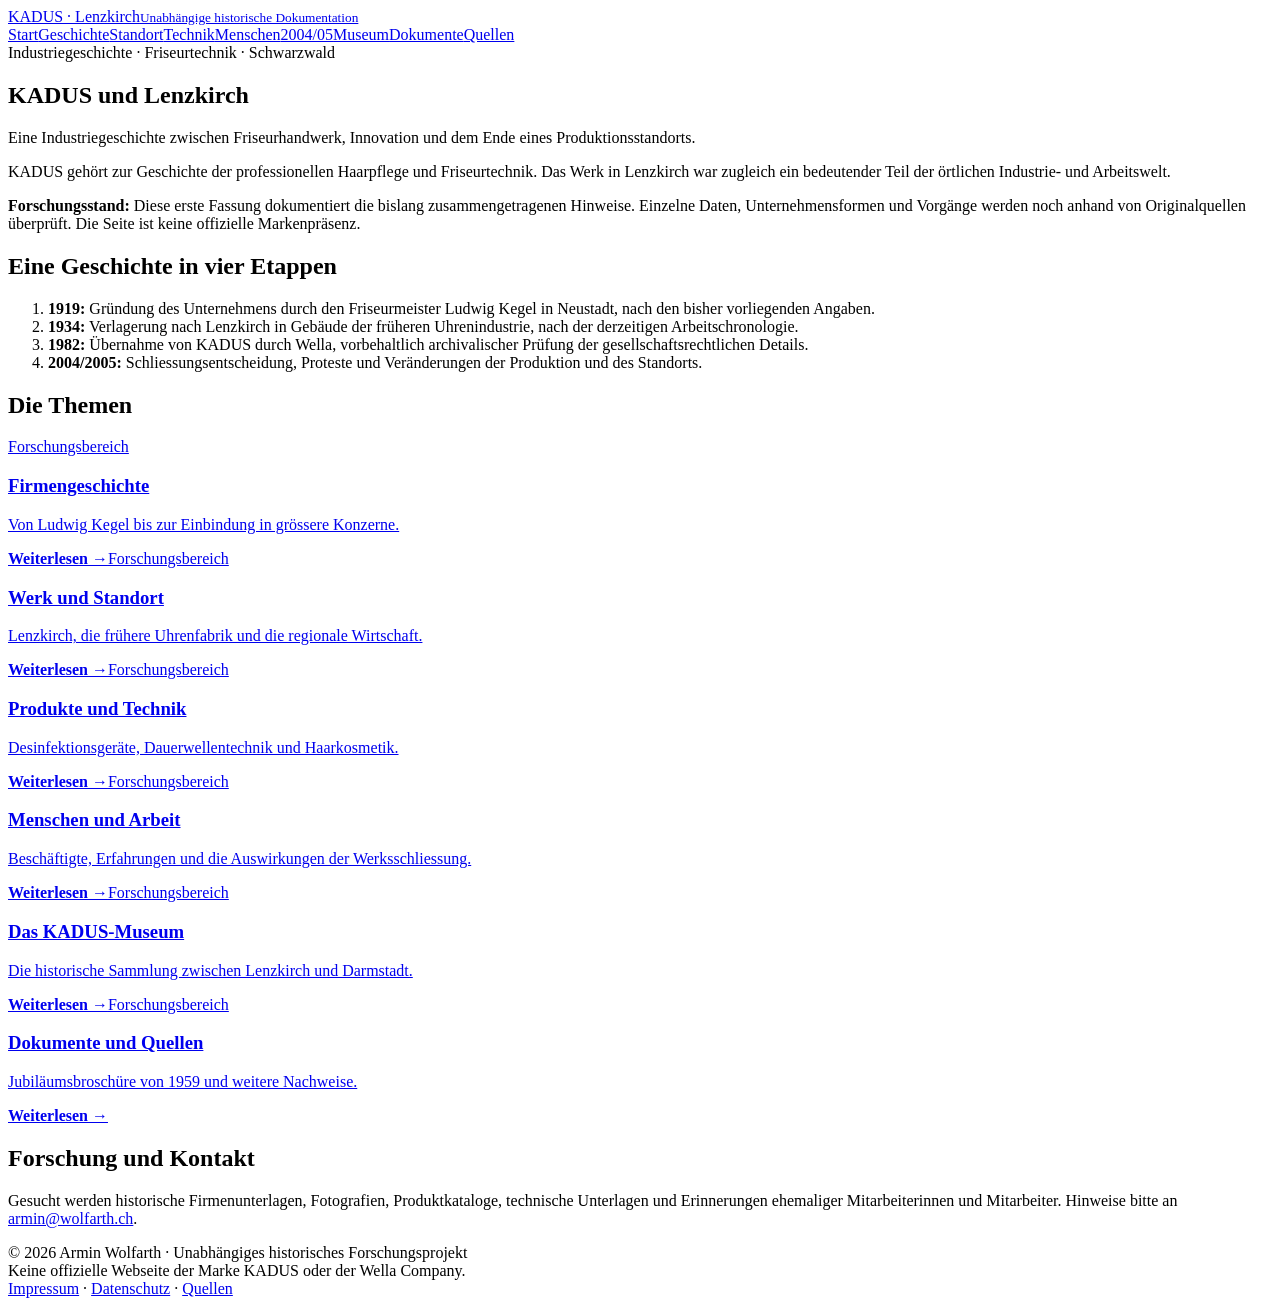
==== index.html @ 2f881fcf "Add files via upload" ====
<!doctype html><html lang="de"><head><meta charset="utf-8"><meta name="viewport" content="width=device-width,initial-scale=1"><meta name="robots" content="index, follow"><title>KADUS und Lenzkirch | KADUS Lenzkirch – Historische Dokumentation</title><meta name="description" content="Eine Industriegeschichte zwischen Friseurhandwerk, Innovation und dem Ende eines Produktionsstandorts."><link rel="stylesheet" href="assets/style.css"></head><body><header><div class="wrap top"><a class="brand" href="index.html">KADUS · Lenzkirch<small>Unabhängige historische Dokumentation</small></a><nav aria-label="Hauptnavigation"><a href="index.html" aria-current="page">Start</a><a href="geschichte.html">Geschichte</a><a href="lenzkirch.html">Standort</a><a href="technik.html">Technik</a><a href="menschen.html">Menschen</a><a href="werksschliessung.html">2004/05</a><a href="museum.html">Museum</a><a href="dokumente.html">Dokumente</a><a href="quellen.html">Quellen</a></nav></div></header><main><section class="hero"><div class="wrap"><div class="eyebrow">Industriegeschichte · Friseurtechnik · Schwarzwald</div><h1>KADUS und Lenzkirch</h1><p>Eine Industriegeschichte zwischen Friseurhandwerk, Innovation und dem Ende eines Produktionsstandorts.</p></div></section><div class="wrap content"><p class="lead">KADUS gehört zur Geschichte der professionellen Haarpflege und Friseurtechnik. Das Werk in Lenzkirch war zugleich ein bedeutender Teil der örtlichen Industrie- und Arbeitswelt.</p><div class="note"><strong>Forschungsstand:</strong> Diese erste Fassung dokumentiert die bislang zusammengetragenen Hinweise. Einzelne Daten, Unternehmensformen und Vorgänge werden noch anhand von Originalquellen überprüft. Die Seite ist keine offizielle Markenpräsenz.</div><section class="section"><h2>Eine Geschichte in vier Etappen</h2><ol class="timeline"><li><strong>1919:</strong> Gründung des Unternehmens durch den Friseurmeister Ludwig Kegel in Neustadt, nach den bisher vorliegenden Angaben.</li><li><strong>1934:</strong> Verlagerung nach Lenzkirch in Gebäude der früheren Uhrenindustrie, nach der derzeitigen Arbeitschronologie.</li><li><strong>1982:</strong> Übernahme von KADUS durch Wella, vorbehaltlich archivalischer Prüfung der gesellschaftsrechtlichen Details.</li><li><strong>2004/2005:</strong> Schliessungsentscheidung, Proteste und Veränderungen der Produktion und des Standorts.</li></ol></section><section class="section"><h2>Die Themen</h2><div class="grid"><a class="card" href="geschichte.html"><span class="tag">Forschungsbereich</span><h3>Firmengeschichte</h3><p>Von Ludwig Kegel bis zur Einbindung in grössere Konzerne.</p><strong>Weiterlesen →</strong></a><a class="card" href="lenzkirch.html"><span class="tag">Forschungsbereich</span><h3>Werk und Standort</h3><p>Lenzkirch, die frühere Uhrenfabrik und die regionale Wirtschaft.</p><strong>Weiterlesen →</strong></a><a class="card" href="technik.html"><span class="tag">Forschungsbereich</span><h3>Produkte und Technik</h3><p>Desinfektionsgeräte, Dauerwellentechnik und Haarkosmetik.</p><strong>Weiterlesen →</strong></a><a class="card" href="menschen.html"><span class="tag">Forschungsbereich</span><h3>Menschen und Arbeit</h3><p>Beschäftigte, Erfahrungen und die Auswirkungen der Werksschliessung.</p><strong>Weiterlesen →</strong></a><a class="card" href="museum.html"><span class="tag">Forschungsbereich</span><h3>Das KADUS-Museum</h3><p>Die historische Sammlung zwischen Lenzkirch und Darmstadt.</p><strong>Weiterlesen →</strong></a><a class="card" href="dokumente.html"><span class="tag">Forschungsbereich</span><h3>Dokumente und Quellen</h3><p>Jubiläumsbroschüre von 1959 und weitere Nachweise.</p><strong>Weiterlesen →</strong></a></div></section><section class="section"><h2>Forschung und Kontakt</h2><p>Gesucht werden historische Firmenunterlagen, Fotografien, Produktkataloge, technische Unterlagen und Erinnerungen ehemaliger Mitarbeiterinnen und Mitarbeiter. Hinweise bitte an <a href="mailto:armin@wolfarth.ch">armin@wolfarth.ch</a>.</p></section></div></main><footer class="footer"><div class="wrap foot"><div>© 2026 Armin Wolfarth · Unabhängiges historisches Forschungsprojekt<br>Keine offizielle Webseite der Marke KADUS oder der Wella Company.</div><div><a href="impressum.html">Impressum</a> · <a href="datenschutz.html">Datenschutz</a> · <a href="quellen.html">Quellen</a></div></div></footer></body></html>
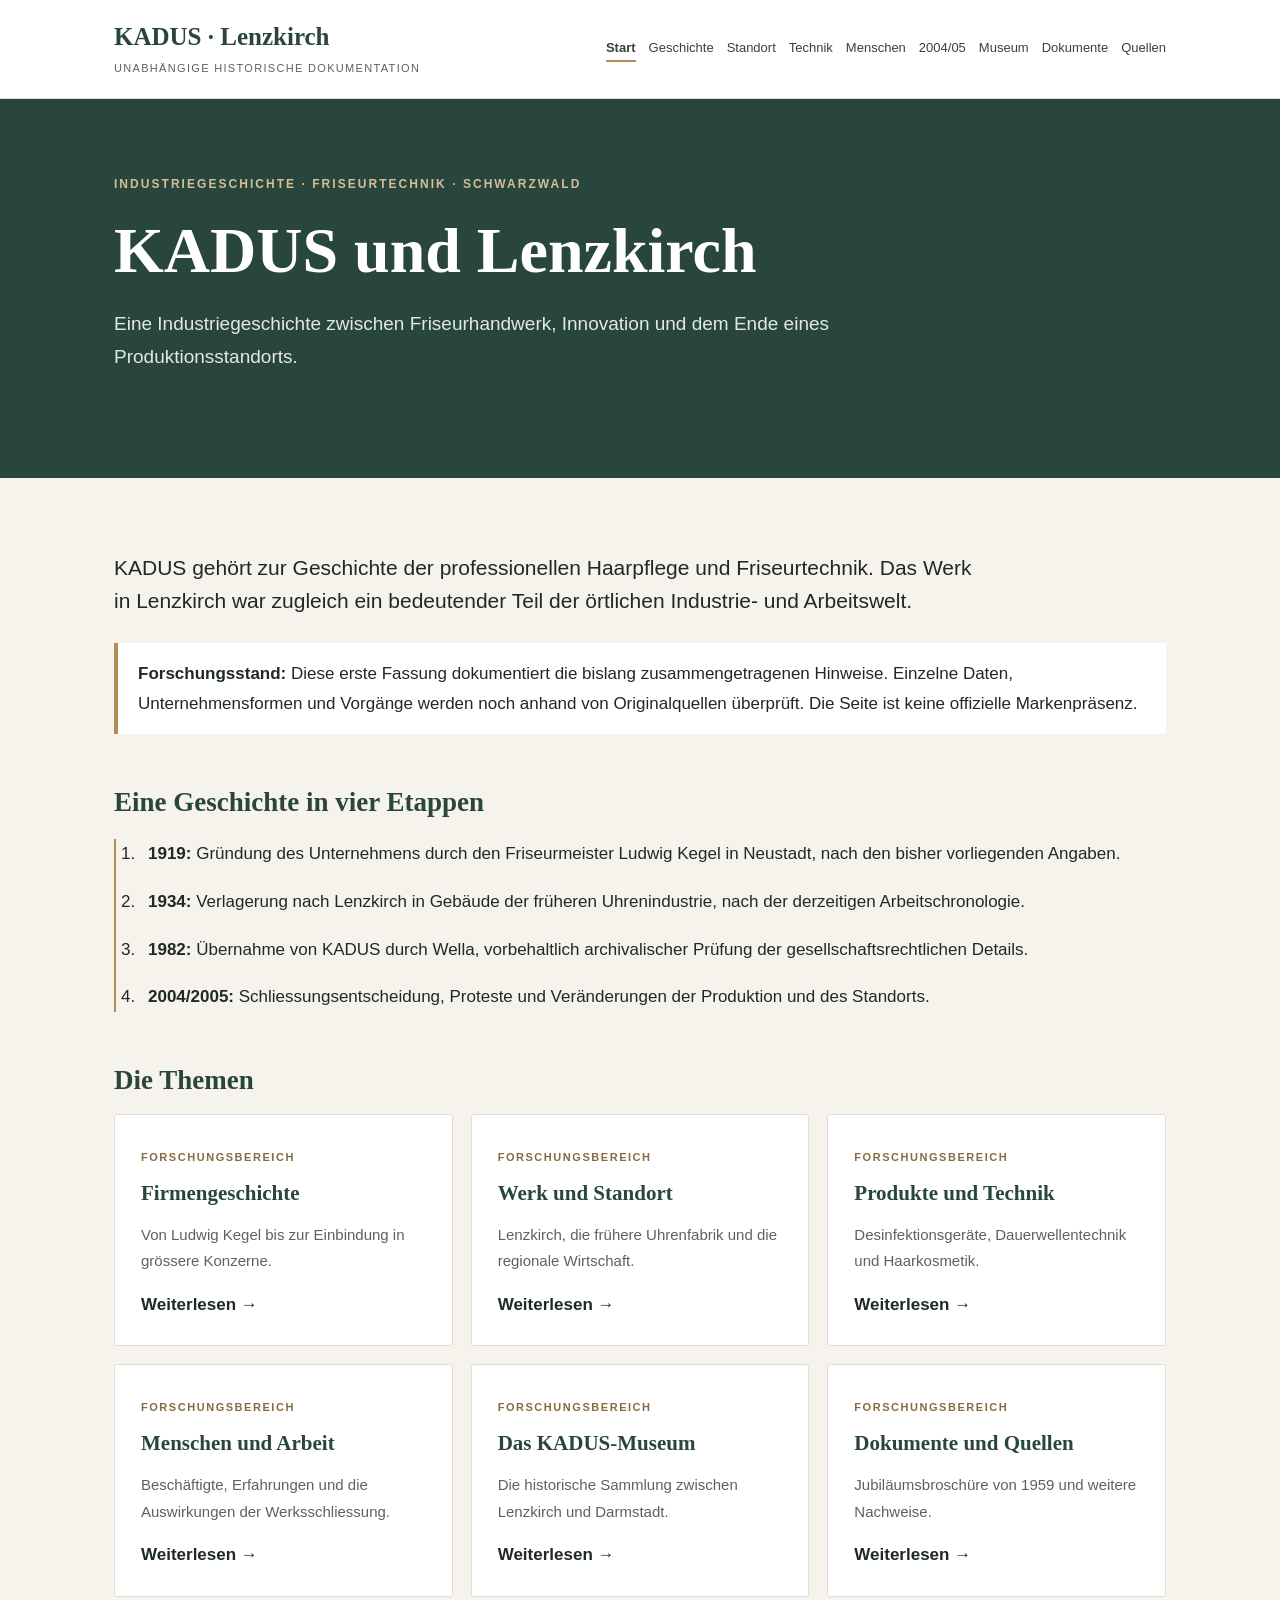
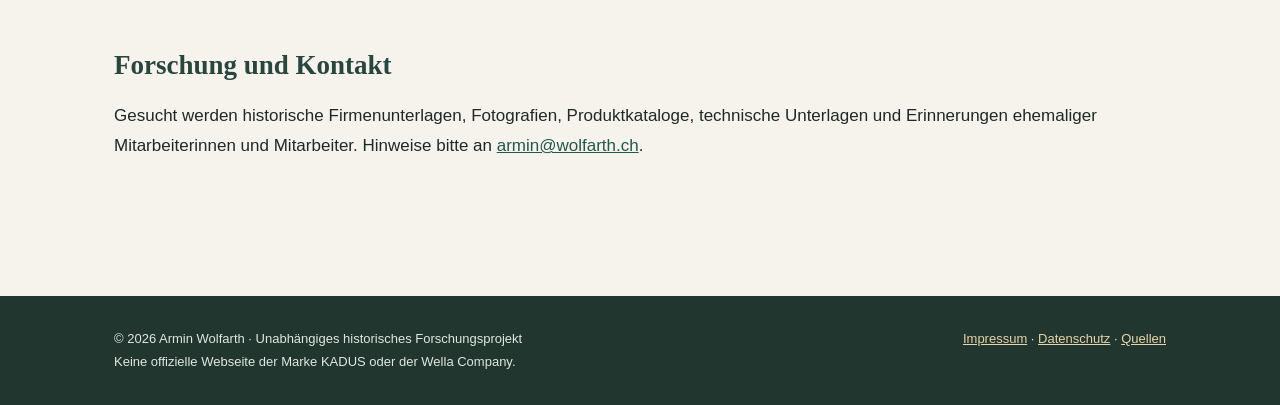
==== commit 5c27d834: "Add Google site verification meta tag Added Google site verification meta tag to the head section." ====
--- a/index.html
+++ b/index.html
@@ -1 +1 @@
-<!doctype html><html lang="de"><head><meta charset="utf-8"><meta name="viewport" content="width=device-width,initial-scale=1"><meta name="robots" content="index, follow"><title>KADUS und Lenzkirch | KADUS Lenzkirch – Historische Dokumentation</title><meta name="description" content="Eine Industriegeschichte zwischen Friseurhandwerk, Innovation und dem Ende eines Produktionsstandorts."><link rel="stylesheet" href="assets/style.css"></head><body><header><div class="wrap top"><a class="brand" href="index.html">KADUS · Lenzkirch<small>Unabhängige historische Dokumentation</small></a><nav aria-label="Hauptnavigation"><a href="index.html" aria-current="page">Start</a><a href="geschichte.html">Geschichte</a><a href="lenzkirch.html">Standort</a><a href="technik.html">Technik</a><a href="menschen.html">Menschen</a><a href="werksschliessung.html">2004/05</a><a href="museum.html">Museum</a><a href="dokumente.html">Dokumente</a><a href="quellen.html">Quellen</a></nav></div></header><main><section class="hero"><div class="wrap"><div class="eyebrow">Industriegeschichte · Friseurtechnik · Schwarzwald</div><h1>KADUS und Lenzkirch</h1><p>Eine Industriegeschichte zwischen Friseurhandwerk, Innovation und dem Ende eines Produktionsstandorts.</p></div></section><div class="wrap content"><p class="lead">KADUS gehört zur Geschichte der professionellen Haarpflege und Friseurtechnik. Das Werk in Lenzkirch war zugleich ein bedeutender Teil der örtlichen Industrie- und Arbeitswelt.</p><div class="note"><strong>Forschungsstand:</strong> Diese erste Fassung dokumentiert die bislang zusammengetragenen Hinweise. Einzelne Daten, Unternehmensformen und Vorgänge werden noch anhand von Originalquellen überprüft. Die Seite ist keine offizielle Markenpräsenz.</div><section class="section"><h2>Eine Geschichte in vier Etappen</h2><ol class="timeline"><li><strong>1919:</strong> Gründung des Unternehmens durch den Friseurmeister Ludwig Kegel in Neustadt, nach den bisher vorliegenden Angaben.</li><li><strong>1934:</strong> Verlagerung nach Lenzkirch in Gebäude der früheren Uhrenindustrie, nach der derzeitigen Arbeitschronologie.</li><li><strong>1982:</strong> Übernahme von KADUS durch Wella, vorbehaltlich archivalischer Prüfung der gesellschaftsrechtlichen Details.</li><li><strong>2004/2005:</strong> Schliessungsentscheidung, Proteste und Veränderungen der Produktion und des Standorts.</li></ol></section><section class="section"><h2>Die Themen</h2><div class="grid"><a class="card" href="geschichte.html"><span class="tag">Forschungsbereich</span><h3>Firmengeschichte</h3><p>Von Ludwig Kegel bis zur Einbindung in grössere Konzerne.</p><strong>Weiterlesen →</strong></a><a class="card" href="lenzkirch.html"><span class="tag">Forschungsbereich</span><h3>Werk und Standort</h3><p>Lenzkirch, die frühere Uhrenfabrik und die regionale Wirtschaft.</p><strong>Weiterlesen →</strong></a><a class="card" href="technik.html"><span class="tag">Forschungsbereich</span><h3>Produkte und Technik</h3><p>Desinfektionsgeräte, Dauerwellentechnik und Haarkosmetik.</p><strong>Weiterlesen →</strong></a><a class="card" href="menschen.html"><span class="tag">Forschungsbereich</span><h3>Menschen und Arbeit</h3><p>Beschäftigte, Erfahrungen und die Auswirkungen der Werksschliessung.</p><strong>Weiterlesen →</strong></a><a class="card" href="museum.html"><span class="tag">Forschungsbereich</span><h3>Das KADUS-Museum</h3><p>Die historische Sammlung zwischen Lenzkirch und Darmstadt.</p><strong>Weiterlesen →</strong></a><a class="card" href="dokumente.html"><span class="tag">Forschungsbereich</span><h3>Dokumente und Quellen</h3><p>Jubiläumsbroschüre von 1959 und weitere Nachweise.</p><strong>Weiterlesen →</strong></a></div></section><section class="section"><h2>Forschung und Kontakt</h2><p>Gesucht werden historische Firmenunterlagen, Fotografien, Produktkataloge, technische Unterlagen und Erinnerungen ehemaliger Mitarbeiterinnen und Mitarbeiter. Hinweise bitte an <a href="mailto:armin@wolfarth.ch">armin@wolfarth.ch</a>.</p></section></div></main><footer class="footer"><div class="wrap foot"><div>© 2026 Armin Wolfarth · Unabhängiges historisches Forschungsprojekt<br>Keine offizielle Webseite der Marke KADUS oder der Wella Company.</div><div><a href="impressum.html">Impressum</a> · <a href="datenschutz.html">Datenschutz</a> · <a href="quellen.html">Quellen</a></div></div></footer></body></html>+<!doctype html><html lang="de"><head><meta charset="utf-8"><meta name="google-site-verification" content="zlRBgQFps5m0PwlhTDcf2eMCraI67N3e2OLOCPX6SGU" /><meta name="viewport" content="width=device-width,initial-scale=1"><meta name="robots" content="index, follow"><title>KADUS und Lenzkirch | KADUS Lenzkirch – Historische Dokumentation</title><meta name="description" content="Eine Industriegeschichte zwischen Friseurhandwerk, Innovation und dem Ende eines Produktionsstandorts."><link rel="stylesheet" href="assets/style.css"></head><body><header><div class="wrap top"><a class="brand" href="index.html">KADUS · Lenzkirch<small>Unabhängige historische Dokumentation</small></a><nav aria-label="Hauptnavigation"><a href="index.html" aria-current="page">Start</a><a href="geschichte.html">Geschichte</a><a href="lenzkirch.html">Standort</a><a href="technik.html">Technik</a><a href="menschen.html">Menschen</a><a href="werksschliessung.html">2004/05</a><a href="museum.html">Museum</a><a href="dokumente.html">Dokumente</a><a href="quellen.html">Quellen</a></nav></div></header><main><section class="hero"><div class="wrap"><div class="eyebrow">Industriegeschichte · Friseurtechnik · Schwarzwald</div><h1>KADUS und Lenzkirch</h1><p>Eine Industriegeschichte zwischen Friseurhandwerk, Innovation und dem Ende eines Produktionsstandorts.</p></div></section><div class="wrap content"><p class="lead">KADUS gehört zur Geschichte der professionellen Haarpflege und Friseurtechnik. Das Werk in Lenzkirch war zugleich ein bedeutender Teil der örtlichen Industrie- und Arbeitswelt.</p><div class="note"><strong>Forschungsstand:</strong> Diese erste Fassung dokumentiert die bislang zusammengetragenen Hinweise. Einzelne Daten, Unternehmensformen und Vorgänge werden noch anhand von Originalquellen überprüft. Die Seite ist keine offizielle Markenpräsenz.</div><section class="section"><h2>Eine Geschichte in vier Etappen</h2><ol class="timeline"><li><strong>1919:</strong> Gründung des Unternehmens durch den Friseurmeister Ludwig Kegel in Neustadt, nach den bisher vorliegenden Angaben.</li><li><strong>1934:</strong> Verlagerung nach Lenzkirch in Gebäude der früheren Uhrenindustrie, nach der derzeitigen Arbeitschronologie.</li><li><strong>1982:</strong> Übernahme von KADUS durch Wella, vorbehaltlich archivalischer Prüfung der gesellschaftsrechtlichen Details.</li><li><strong>2004/2005:</strong> Schliessungsentscheidung, Proteste und Veränderungen der Produktion und des Standorts.</li></ol></section><section class="section"><h2>Die Themen</h2><div class="grid"><a class="card" href="geschichte.html"><span class="tag">Forschungsbereich</span><h3>Firmengeschichte</h3><p>Von Ludwig Kegel bis zur Einbindung in grössere Konzerne.</p><strong>Weiterlesen →</strong></a><a class="card" href="lenzkirch.html"><span class="tag">Forschungsbereich</span><h3>Werk und Standort</h3><p>Lenzkirch, die frühere Uhrenfabrik und die regionale Wirtschaft.</p><strong>Weiterlesen →</strong></a><a class="card" href="technik.html"><span class="tag">Forschungsbereich</span><h3>Produkte und Technik</h3><p>Desinfektionsgeräte, Dauerwellentechnik und Haarkosmetik.</p><strong>Weiterlesen →</strong></a><a class="card" href="menschen.html"><span class="tag">Forschungsbereich</span><h3>Menschen und Arbeit</h3><p>Beschäftigte, Erfahrungen und die Auswirkungen der Werksschliessung.</p><strong>Weiterlesen →</strong></a><a class="card" href="museum.html"><span class="tag">Forschungsbereich</span><h3>Das KADUS-Museum</h3><p>Die historische Sammlung zwischen Lenzkirch und Darmstadt.</p><strong>Weiterlesen →</strong></a><a class="card" href="dokumente.html"><span class="tag">Forschungsbereich</span><h3>Dokumente und Quellen</h3><p>Jubiläumsbroschüre von 1959 und weitere Nachweise.</p><strong>Weiterlesen →</strong></a></div></section><section class="section"><h2>Forschung und Kontakt</h2><p>Gesucht werden historische Firmenunterlagen, Fotografien, Produktkataloge, technische Unterlagen und Erinnerungen ehemaliger Mitarbeiterinnen und Mitarbeiter. Hinweise bitte an <a href="mailto:armin@wolfarth.ch">armin@wolfarth.ch</a>.</p></section></div></main><footer class="footer"><div class="wrap foot"><div>© 2026 Armin Wolfarth · Unabhängiges historisches Forschungsprojekt<br>Keine offizielle Webseite der Marke KADUS oder der Wella Company.</div><div><a href="impressum.html">Impressum</a> · <a href="datenschutz.html">Datenschutz</a> · <a href="quellen.html">Quellen</a></div></div></footer></body></html>
--- a/assets/style.css
+++ b/assets/style.css
@@ -0,0 +1 @@
+:root{--ink:#1f2928;--muted:#59645e;--cream:#f6f3ed;--white:#fff;--forest:#29463e;--gold:#b38d55;--line:#dcded7}*{box-sizing:border-box}html{scroll-behavior:smooth}body{margin:0;background:var(--cream);color:var(--ink);font:17px/1.75 'DM Sans',Arial,sans-serif}a{color:#23594b}a:hover{text-decoration-thickness:2px}.wrap{max-width:1100px;margin:auto;padding:0 24px}header{background:#fff;border-bottom:1px solid var(--line)}.top{display:flex;justify-content:space-between;align-items:center;gap:20px;padding-top:22px;padding-bottom:20px}.brand{color:var(--forest);text-decoration:none;font:700 25px/1.2 'Libre Baskerville',Georgia,serif}.brand small{display:block;font:500 11px/1.7 'DM Sans',Arial,sans-serif;letter-spacing:.12em;text-transform:uppercase;margin-top:7px;color:var(--muted)}nav{display:flex;gap:13px;flex-wrap:wrap}nav a{font-size:13px;color:#34443c;text-decoration:none}nav a[aria-current=page]{font-weight:700;border-bottom:2px solid var(--gold)}.hero{background:var(--forest);color:#fff;padding:75px 0 85px}.eyebrow{letter-spacing:.17em;text-transform:uppercase;font-size:12px;font-weight:700;color:#d5bd95}.hero h1{font:700 clamp(36px,5vw,64px)/1.18 'Libre Baskerville',Georgia,serif;max-width:880px;margin:18px 0}.hero p{max-width:740px;color:#e1e9e4;font-size:19px}.content{padding:52px 24px 85px}.lead{font-size:21px;line-height:1.6;max-width:860px}.section{margin:50px 0}.section h2,.page h2{font:700 27px/1.4 'Libre Baskerville',Georgia,serif;color:var(--forest);margin:35px 0 14px}.grid{display:grid;grid-template-columns:repeat(3,minmax(0,1fr));gap:18px}.card{display:block;text-decoration:none;background:white;border:1px solid var(--line);padding:26px;border-radius:3px;color:var(--ink)}.card:hover{border-color:var(--gold)}.card h3{font:700 21px/1.35 'Libre Baskerville',Georgia,serif;color:var(--forest);margin:8px 0}.card p{color:var(--muted);font-size:15px}.tag{font-size:11px;text-transform:uppercase;letter-spacing:.14em;color:#866b40;font-weight:700}.note{border-left:4px solid var(--gold);padding:16px 20px;background:#fff;margin:25px 0}.timeline{border-left:2px solid var(--gold);padding-left:24px}.timeline li{margin-bottom:18px;padding-left:8px}.page{max-width:850px}.page p,.page li{max-width:820px}.source-list li{margin:12px 0;overflow-wrap:anywhere}.footer{background:#20362f;color:#e0e7e0;padding:32px 0;font-size:13px}.footer a{color:#e9d3a8}.foot{display:flex;justify-content:space-between;gap:20px;flex-wrap:wrap}.crumb{font-size:13px;margin-bottom:24px}.crumb a{color:#d9e7dd}.muted{color:var(--muted)}@media(max-width:850px){.top{display:block}nav{margin-top:20px}.grid{grid-template-columns:1fr}.hero{padding:48px 0}.content{padding-top:28px}}
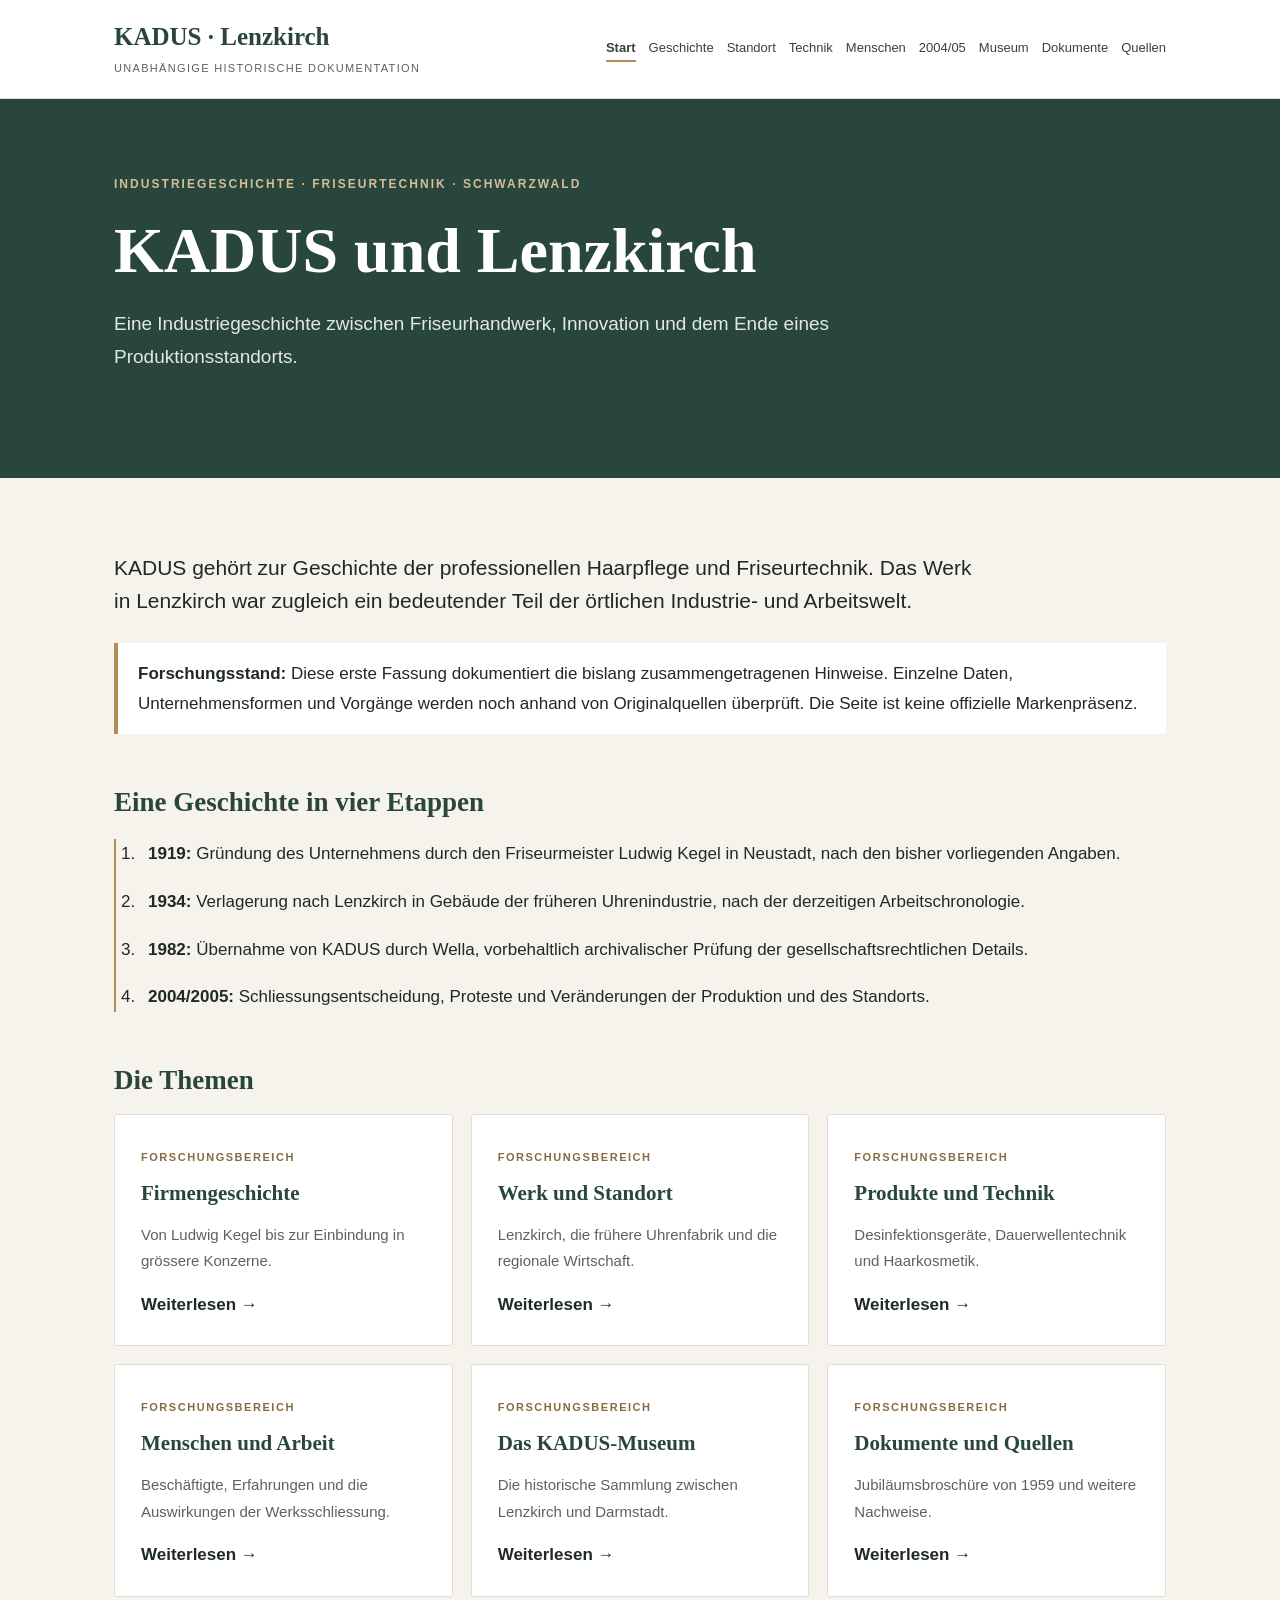
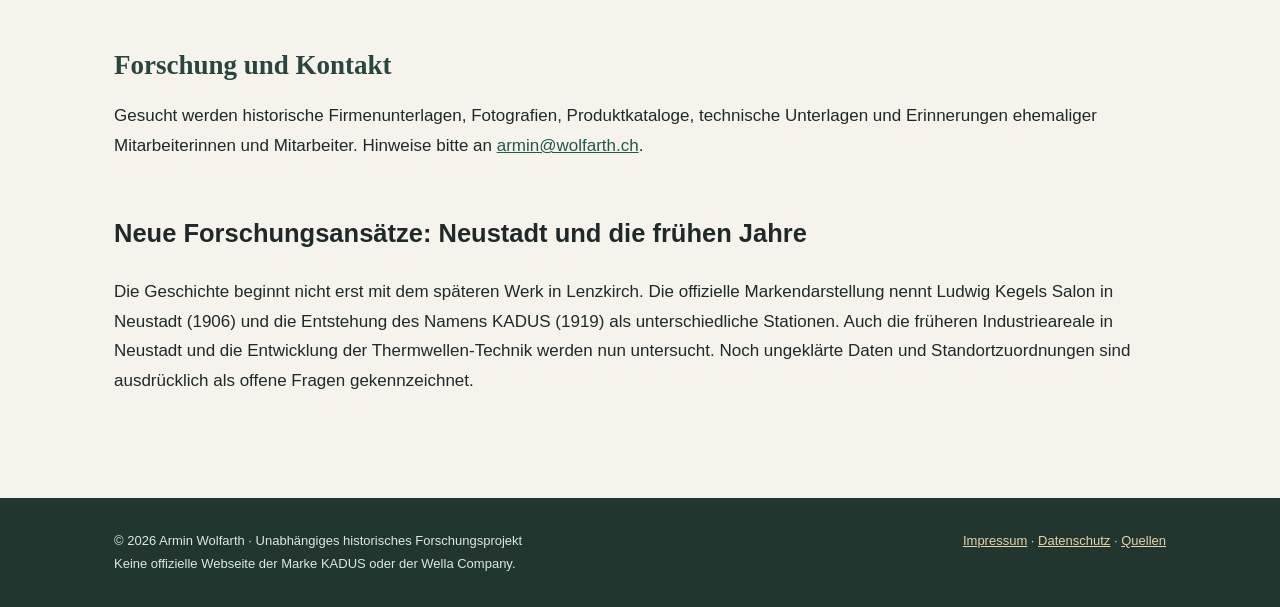
==== commit f634a966: "Add files via upload" ====
--- a/index.html
+++ b/index.html
@@ -1 +1,3 @@
-<!doctype html><html lang="de"><head><meta charset="utf-8"><meta name="google-site-verification" content="zlRBgQFps5m0PwlhTDcf2eMCraI67N3e2OLOCPX6SGU" /><meta name="viewport" content="width=device-width,initial-scale=1"><meta name="robots" content="index, follow"><title>KADUS und Lenzkirch | KADUS Lenzkirch – Historische Dokumentation</title><meta name="description" content="Eine Industriegeschichte zwischen Friseurhandwerk, Innovation und dem Ende eines Produktionsstandorts."><link rel="stylesheet" href="assets/style.css"></head><body><header><div class="wrap top"><a class="brand" href="index.html">KADUS · Lenzkirch<small>Unabhängige historische Dokumentation</small></a><nav aria-label="Hauptnavigation"><a href="index.html" aria-current="page">Start</a><a href="geschichte.html">Geschichte</a><a href="lenzkirch.html">Standort</a><a href="technik.html">Technik</a><a href="menschen.html">Menschen</a><a href="werksschliessung.html">2004/05</a><a href="museum.html">Museum</a><a href="dokumente.html">Dokumente</a><a href="quellen.html">Quellen</a></nav></div></header><main><section class="hero"><div class="wrap"><div class="eyebrow">Industriegeschichte · Friseurtechnik · Schwarzwald</div><h1>KADUS und Lenzkirch</h1><p>Eine Industriegeschichte zwischen Friseurhandwerk, Innovation und dem Ende eines Produktionsstandorts.</p></div></section><div class="wrap content"><p class="lead">KADUS gehört zur Geschichte der professionellen Haarpflege und Friseurtechnik. Das Werk in Lenzkirch war zugleich ein bedeutender Teil der örtlichen Industrie- und Arbeitswelt.</p><div class="note"><strong>Forschungsstand:</strong> Diese erste Fassung dokumentiert die bislang zusammengetragenen Hinweise. Einzelne Daten, Unternehmensformen und Vorgänge werden noch anhand von Originalquellen überprüft. Die Seite ist keine offizielle Markenpräsenz.</div><section class="section"><h2>Eine Geschichte in vier Etappen</h2><ol class="timeline"><li><strong>1919:</strong> Gründung des Unternehmens durch den Friseurmeister Ludwig Kegel in Neustadt, nach den bisher vorliegenden Angaben.</li><li><strong>1934:</strong> Verlagerung nach Lenzkirch in Gebäude der früheren Uhrenindustrie, nach der derzeitigen Arbeitschronologie.</li><li><strong>1982:</strong> Übernahme von KADUS durch Wella, vorbehaltlich archivalischer Prüfung der gesellschaftsrechtlichen Details.</li><li><strong>2004/2005:</strong> Schliessungsentscheidung, Proteste und Veränderungen der Produktion und des Standorts.</li></ol></section><section class="section"><h2>Die Themen</h2><div class="grid"><a class="card" href="geschichte.html"><span class="tag">Forschungsbereich</span><h3>Firmengeschichte</h3><p>Von Ludwig Kegel bis zur Einbindung in grössere Konzerne.</p><strong>Weiterlesen →</strong></a><a class="card" href="lenzkirch.html"><span class="tag">Forschungsbereich</span><h3>Werk und Standort</h3><p>Lenzkirch, die frühere Uhrenfabrik und die regionale Wirtschaft.</p><strong>Weiterlesen →</strong></a><a class="card" href="technik.html"><span class="tag">Forschungsbereich</span><h3>Produkte und Technik</h3><p>Desinfektionsgeräte, Dauerwellentechnik und Haarkosmetik.</p><strong>Weiterlesen →</strong></a><a class="card" href="menschen.html"><span class="tag">Forschungsbereich</span><h3>Menschen und Arbeit</h3><p>Beschäftigte, Erfahrungen und die Auswirkungen der Werksschliessung.</p><strong>Weiterlesen →</strong></a><a class="card" href="museum.html"><span class="tag">Forschungsbereich</span><h3>Das KADUS-Museum</h3><p>Die historische Sammlung zwischen Lenzkirch und Darmstadt.</p><strong>Weiterlesen →</strong></a><a class="card" href="dokumente.html"><span class="tag">Forschungsbereich</span><h3>Dokumente und Quellen</h3><p>Jubiläumsbroschüre von 1959 und weitere Nachweise.</p><strong>Weiterlesen →</strong></a></div></section><section class="section"><h2>Forschung und Kontakt</h2><p>Gesucht werden historische Firmenunterlagen, Fotografien, Produktkataloge, technische Unterlagen und Erinnerungen ehemaliger Mitarbeiterinnen und Mitarbeiter. Hinweise bitte an <a href="mailto:armin@wolfarth.ch">armin@wolfarth.ch</a>.</p></section></div></main><footer class="footer"><div class="wrap foot"><div>© 2026 Armin Wolfarth · Unabhängiges historisches Forschungsprojekt<br>Keine offizielle Webseite der Marke KADUS oder der Wella Company.</div><div><a href="impressum.html">Impressum</a> · <a href="datenschutz.html">Datenschutz</a> · <a href="quellen.html">Quellen</a></div></div></footer></body></html>
+<!DOCTYPE html>
+
+<html lang="de"><head><meta charset="utf-8"/><meta content="zlRBgQFps5m0PwlhTDcf2eMCraI67N3e2OLOCPX6SGU" name="google-site-verification"/><meta content="width=device-width,initial-scale=1" name="viewport"/><meta content="index, follow" name="robots"/><title>KADUS und Lenzkirch | KADUS Lenzkirch – Historische Dokumentation</title><meta content="Eine Industriegeschichte zwischen Friseurhandwerk, Innovation und dem Ende eines Produktionsstandorts." name="description"/><link href="assets/style.css" rel="stylesheet"/><link href="https://armin-historik.github.io/kadus-lenzkirch/" rel="canonical"/></head><body><header><div class="wrap top"><a class="brand" href="index.html">KADUS · Lenzkirch<small>Unabhängige historische Dokumentation</small></a><nav aria-label="Hauptnavigation"><a aria-current="page" href="index.html">Start</a><a href="geschichte.html">Geschichte</a><a href="lenzkirch.html">Standort</a><a href="technik.html">Technik</a><a href="menschen.html">Menschen</a><a href="werksschliessung.html">2004/05</a><a href="museum.html">Museum</a><a href="dokumente.html">Dokumente</a><a href="quellen.html">Quellen</a></nav></div></header><main><section class="hero"><div class="wrap"><div class="eyebrow">Industriegeschichte · Friseurtechnik · Schwarzwald</div><h1>KADUS und Lenzkirch</h1><p>Eine Industriegeschichte zwischen Friseurhandwerk, Innovation und dem Ende eines Produktionsstandorts.</p></div></section><div class="wrap content"><p class="lead">KADUS gehört zur Geschichte der professionellen Haarpflege und Friseurtechnik. Das Werk in Lenzkirch war zugleich ein bedeutender Teil der örtlichen Industrie- und Arbeitswelt.</p><div class="note"><strong>Forschungsstand:</strong> Diese erste Fassung dokumentiert die bislang zusammengetragenen Hinweise. Einzelne Daten, Unternehmensformen und Vorgänge werden noch anhand von Originalquellen überprüft. Die Seite ist keine offizielle Markenpräsenz.</div><section class="section"><h2>Eine Geschichte in vier Etappen</h2><ol class="timeline"><li><strong>1919:</strong> Gründung des Unternehmens durch den Friseurmeister Ludwig Kegel in Neustadt, nach den bisher vorliegenden Angaben.</li><li><strong>1934:</strong> Verlagerung nach Lenzkirch in Gebäude der früheren Uhrenindustrie, nach der derzeitigen Arbeitschronologie.</li><li><strong>1982:</strong> Übernahme von KADUS durch Wella, vorbehaltlich archivalischer Prüfung der gesellschaftsrechtlichen Details.</li><li><strong>2004/2005:</strong> Schliessungsentscheidung, Proteste und Veränderungen der Produktion und des Standorts.</li></ol></section><section class="section"><h2>Die Themen</h2><div class="grid"><a class="card" href="geschichte.html"><span class="tag">Forschungsbereich</span><h3>Firmengeschichte</h3><p>Von Ludwig Kegel bis zur Einbindung in grössere Konzerne.</p><strong>Weiterlesen →</strong></a><a class="card" href="lenzkirch.html"><span class="tag">Forschungsbereich</span><h3>Werk und Standort</h3><p>Lenzkirch, die frühere Uhrenfabrik und die regionale Wirtschaft.</p><strong>Weiterlesen →</strong></a><a class="card" href="technik.html"><span class="tag">Forschungsbereich</span><h3>Produkte und Technik</h3><p>Desinfektionsgeräte, Dauerwellentechnik und Haarkosmetik.</p><strong>Weiterlesen →</strong></a><a class="card" href="menschen.html"><span class="tag">Forschungsbereich</span><h3>Menschen und Arbeit</h3><p>Beschäftigte, Erfahrungen und die Auswirkungen der Werksschliessung.</p><strong>Weiterlesen →</strong></a><a class="card" href="museum.html"><span class="tag">Forschungsbereich</span><h3>Das KADUS-Museum</h3><p>Die historische Sammlung zwischen Lenzkirch und Darmstadt.</p><strong>Weiterlesen →</strong></a><a class="card" href="dokumente.html"><span class="tag">Forschungsbereich</span><h3>Dokumente und Quellen</h3><p>Jubiläumsbroschüre von 1959 und weitere Nachweise.</p><strong>Weiterlesen →</strong></a></div></section><section class="section"><h2>Forschung und Kontakt</h2><p>Gesucht werden historische Firmenunterlagen, Fotografien, Produktkataloge, technische Unterlagen und Erinnerungen ehemaliger Mitarbeiterinnen und Mitarbeiter. Hinweise bitte an <a href="mailto:armin@wolfarth.ch">armin@wolfarth.ch</a>.</p></section><h2>Neue Forschungsansätze: Neustadt und die frühen Jahre</h2><p>Die Geschichte beginnt nicht erst mit dem späteren Werk in Lenzkirch. Die offizielle Markendarstellung nennt Ludwig Kegels Salon in Neustadt (1906) und die Entstehung des Namens KADUS (1919) als unterschiedliche Stationen. Auch die früheren Industrieareale in Neustadt und die Entwicklung der Thermwellen-Technik werden nun untersucht. Noch ungeklärte Daten und Standortzuordnungen sind ausdrücklich als offene Fragen gekennzeichnet.</p></div></main><footer class="footer"><div class="wrap foot"><div>© 2026 Armin Wolfarth · Unabhängiges historisches Forschungsprojekt<br/>Keine offizielle Webseite der Marke KADUS oder der Wella Company.</div><div><a href="impressum.html">Impressum</a> · <a href="datenschutz.html">Datenschutz</a> · <a href="quellen.html">Quellen</a></div></div></footer></body></html>
